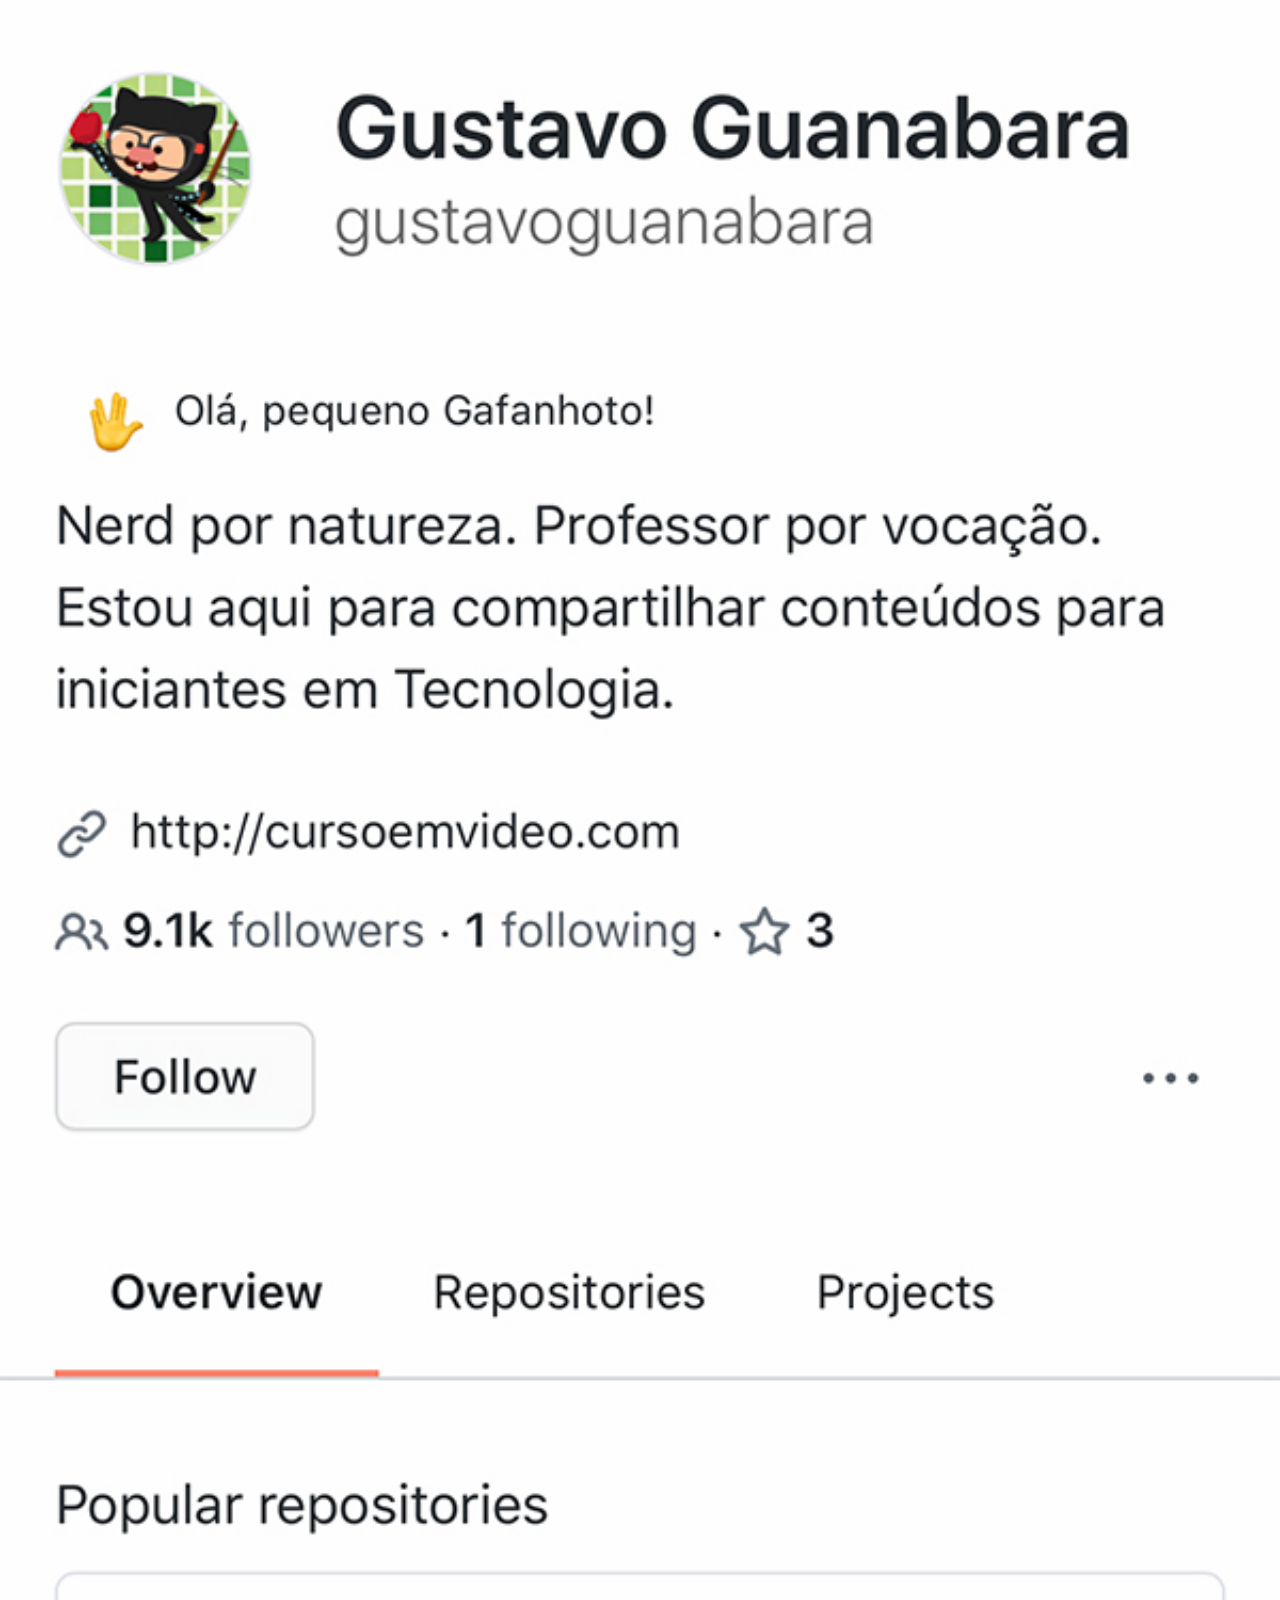
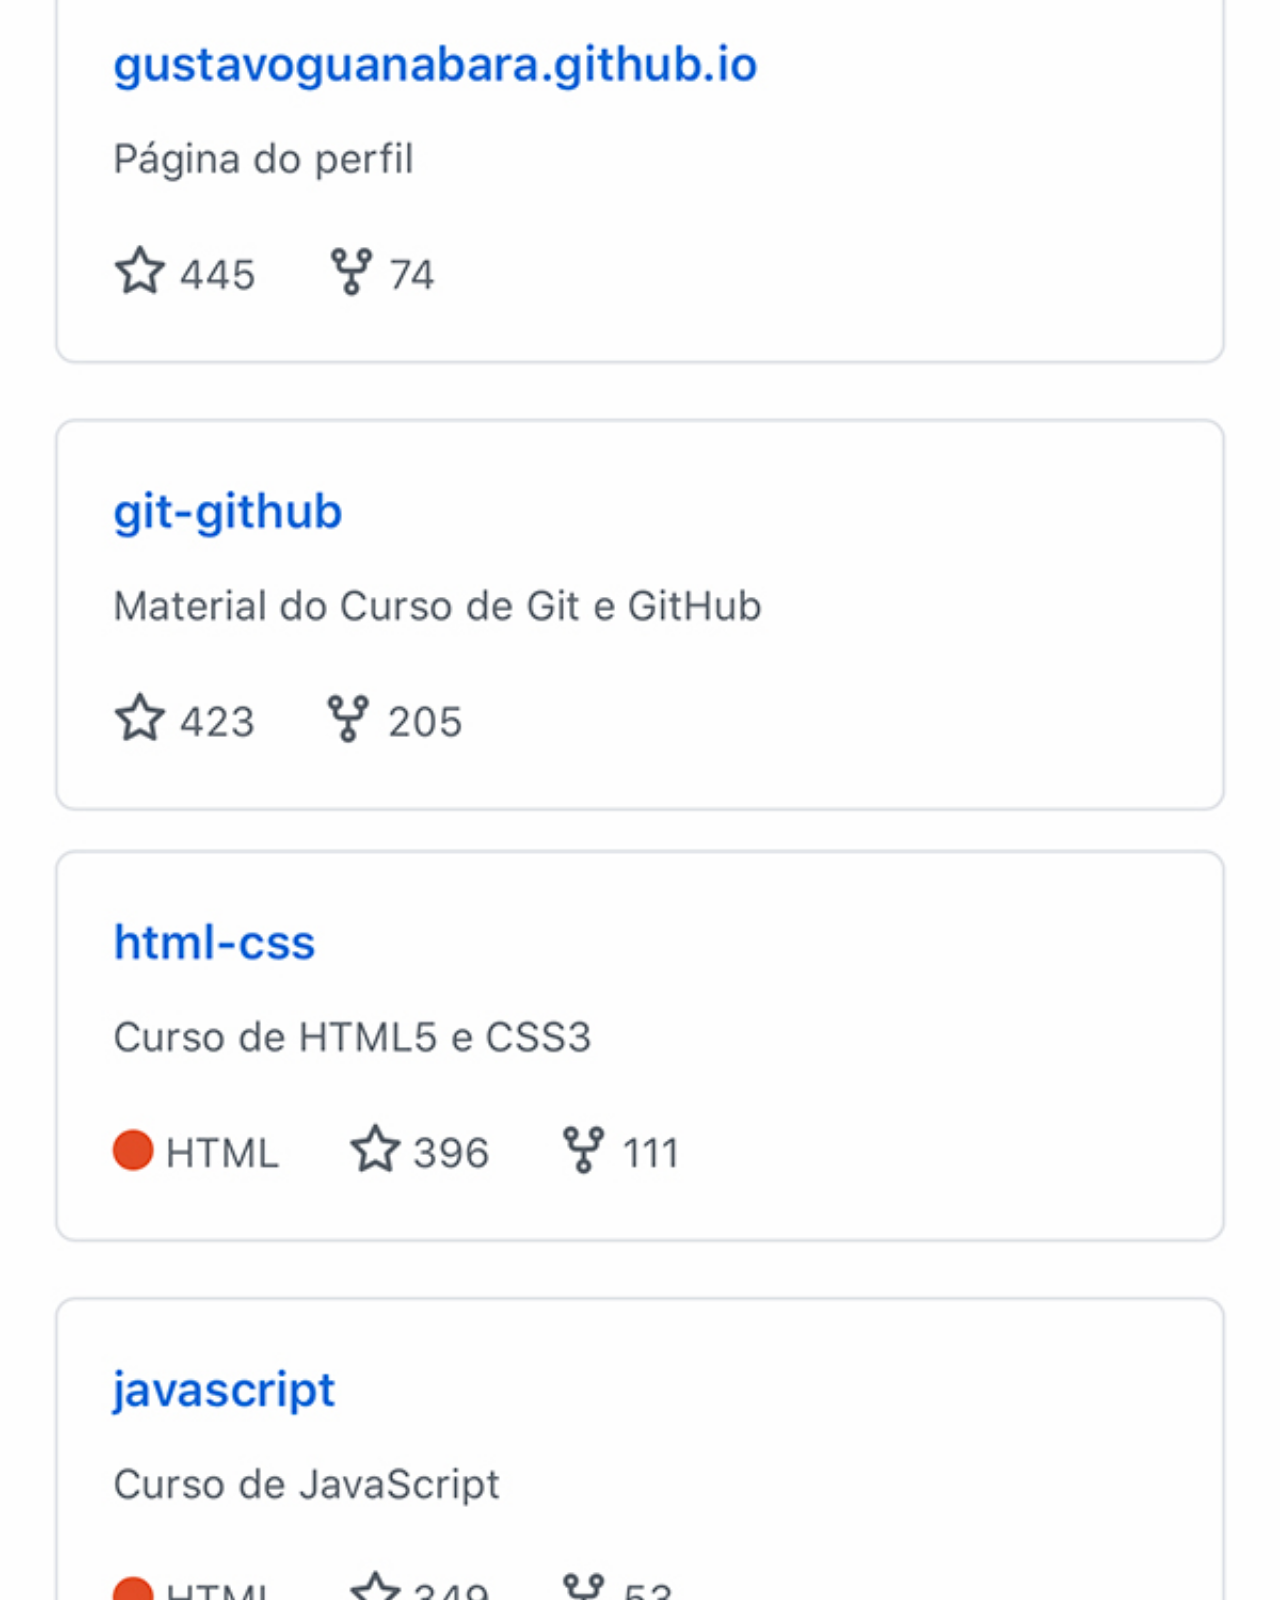
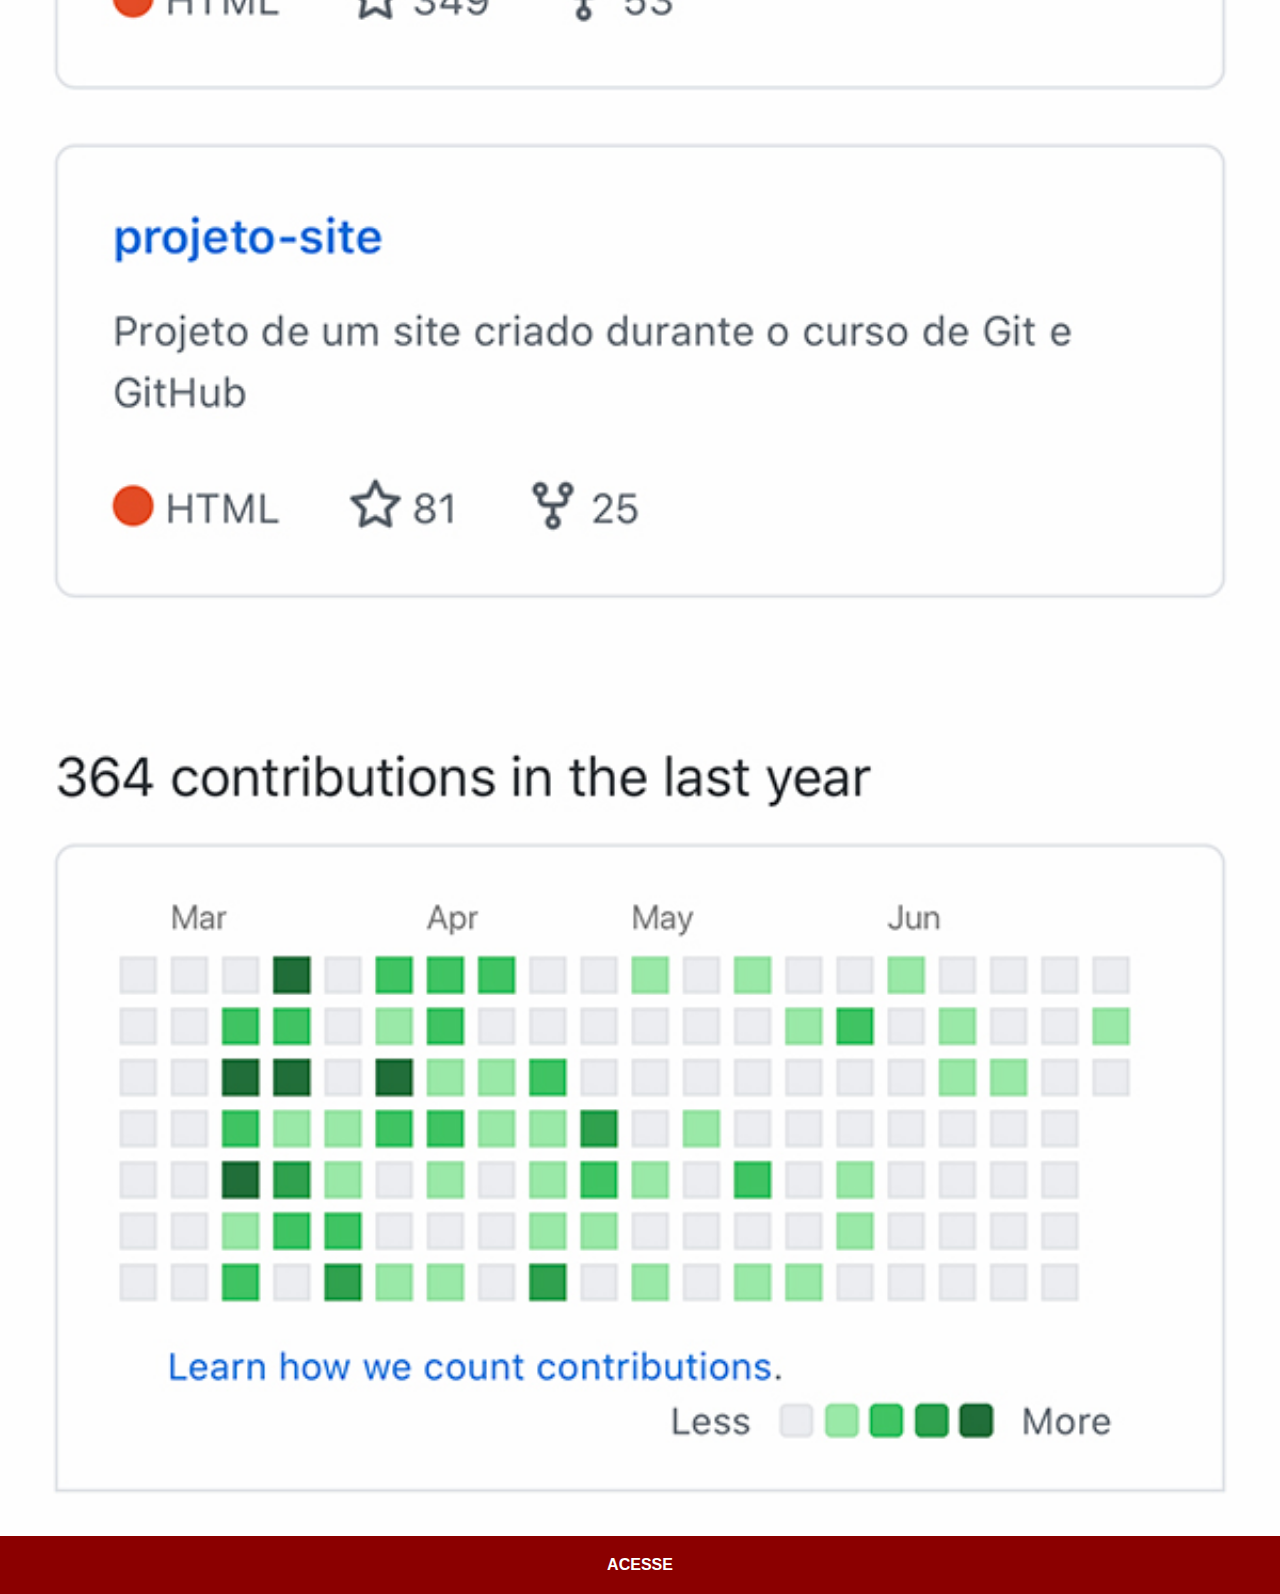
==== github.html @ 91d44017 "a" ====
<!DOCTYPE html>
<html lang="pt-br">
<head>
    <meta charset="UTF-8">
    <meta http-equiv="X-UA-Compatible" content="IE=edge">
    <meta name="viewport" content="width=device-width, initial-scale=1.0">
    <title>Github</title>
    <link rel="stylesheet" href="estilos/social.css">
</head>
<body>
    <img src="imagens/tela-github.jpg" alt="Github">
    <a href="https://github.com/gilmarfariasjr?tab=repositories" target="_blank"> ACESSE</a>
</body>
</html>
---- estilos/social.css ----
@charset "UTF-8";

*{
    margin: 0px;
    padding: 0px;
    font-family: Arial, Helvetica, sans-serif;
}

::-webkit-scrollbar{
    width: 0px;
    height: 0px;
}

img{
    width: 100%;
}

a{
    display: block;
    background-color: darkred;
    color: white;
    padding: 20px;
    text-align: center;
    font-weight: bolder;
    text-decoration: none;
}

a:hover{
    background-color: red;
}
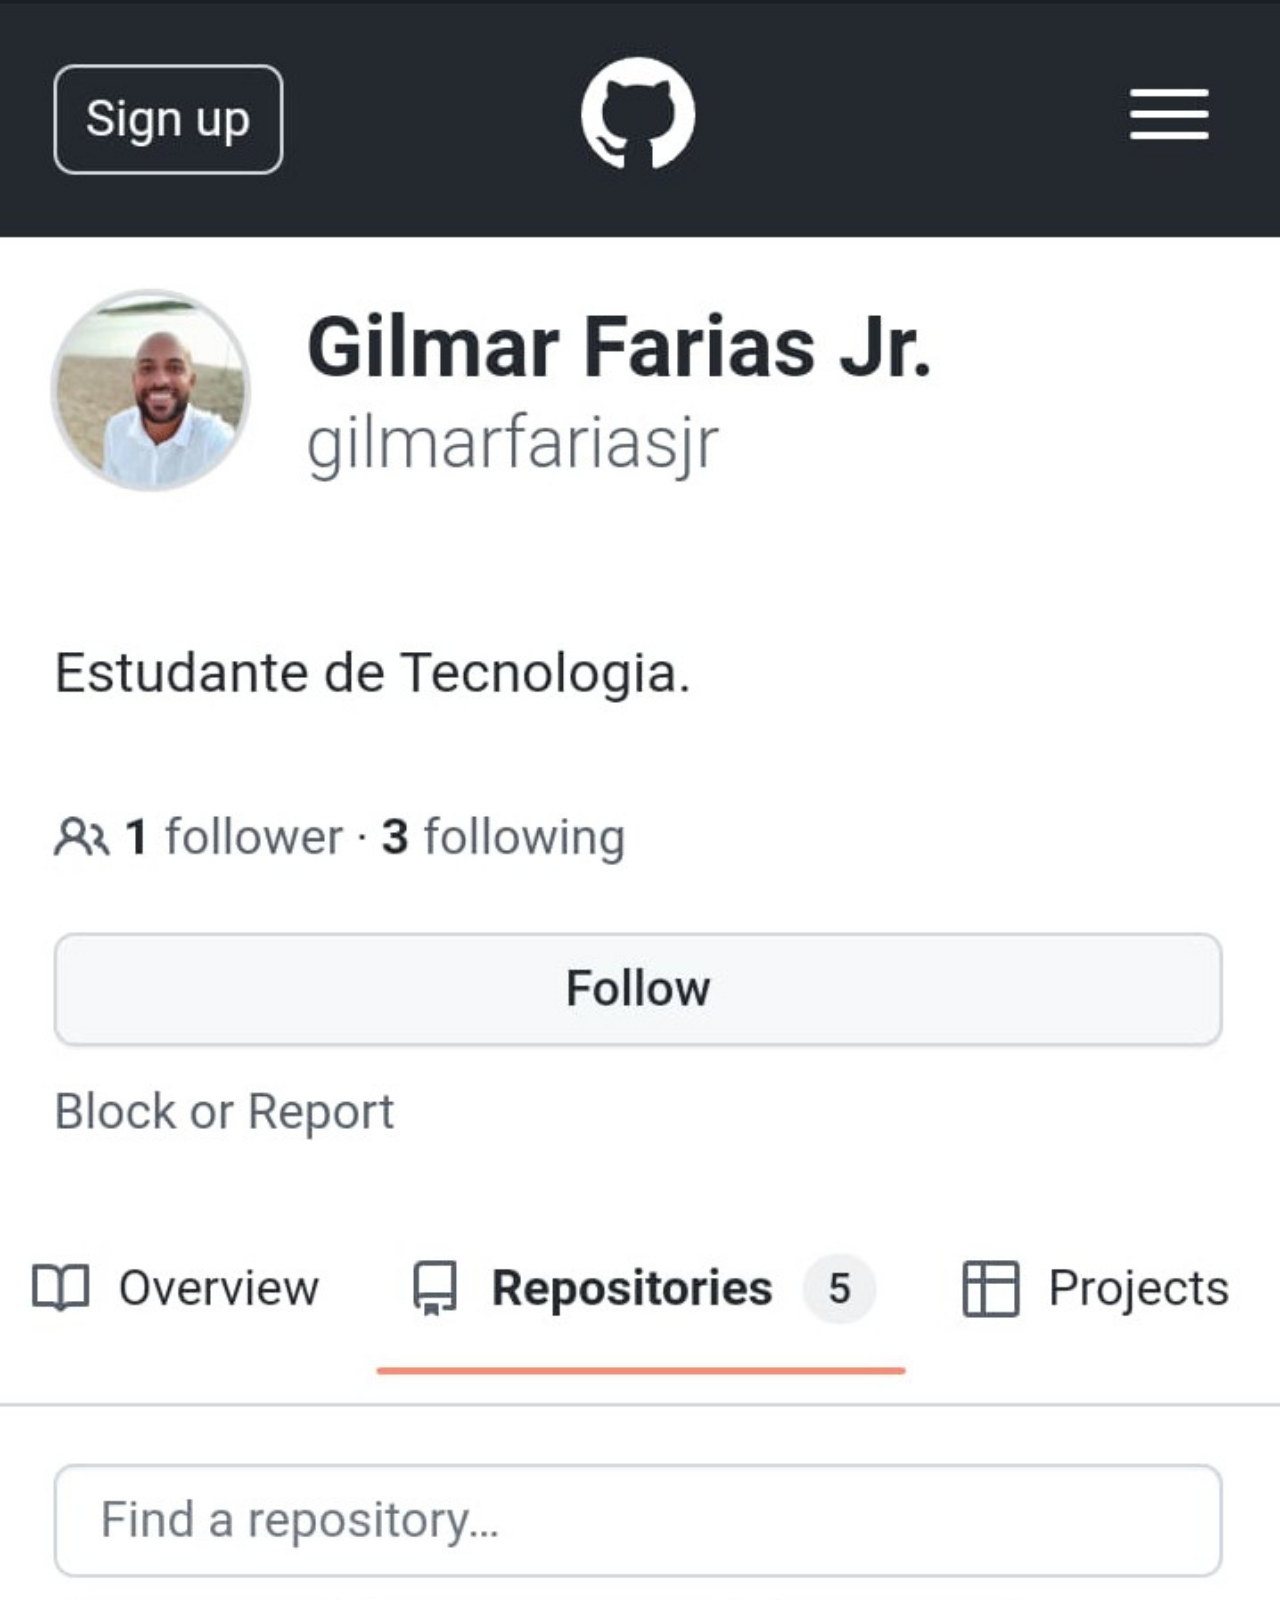
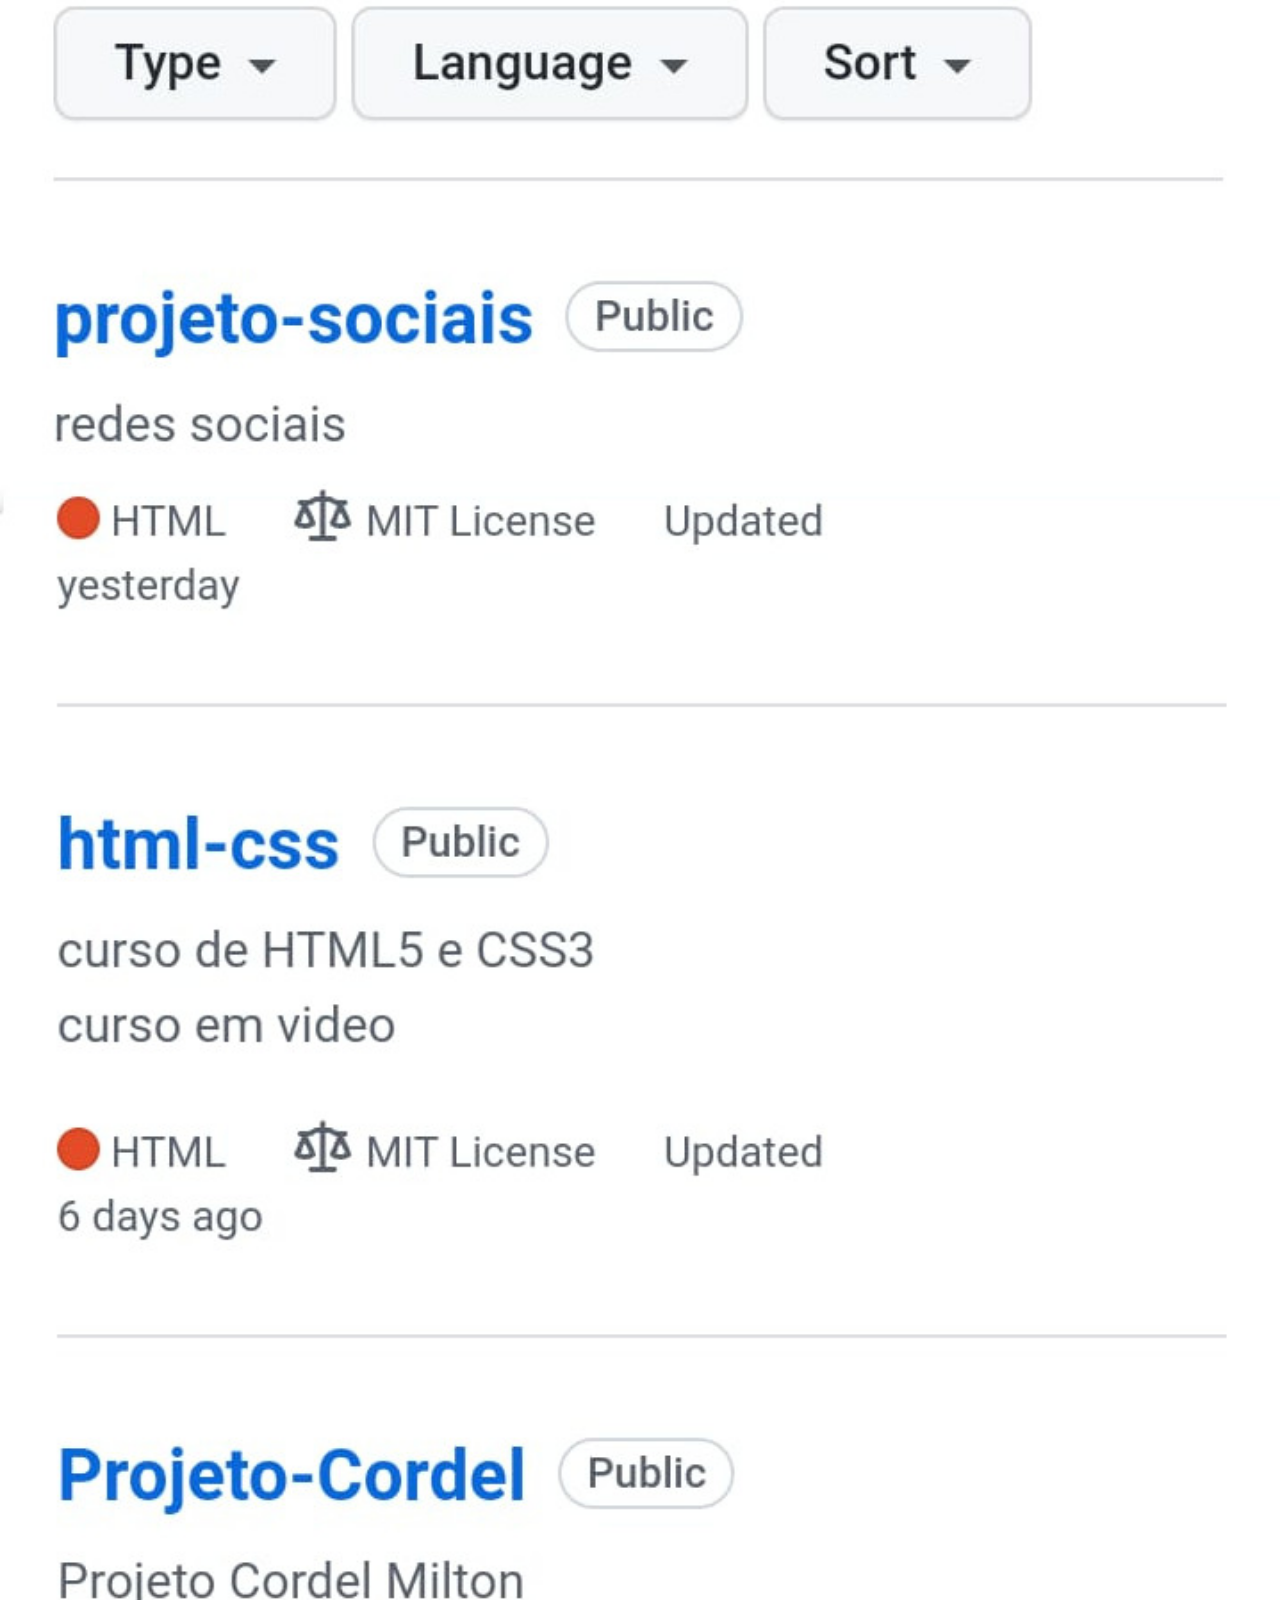
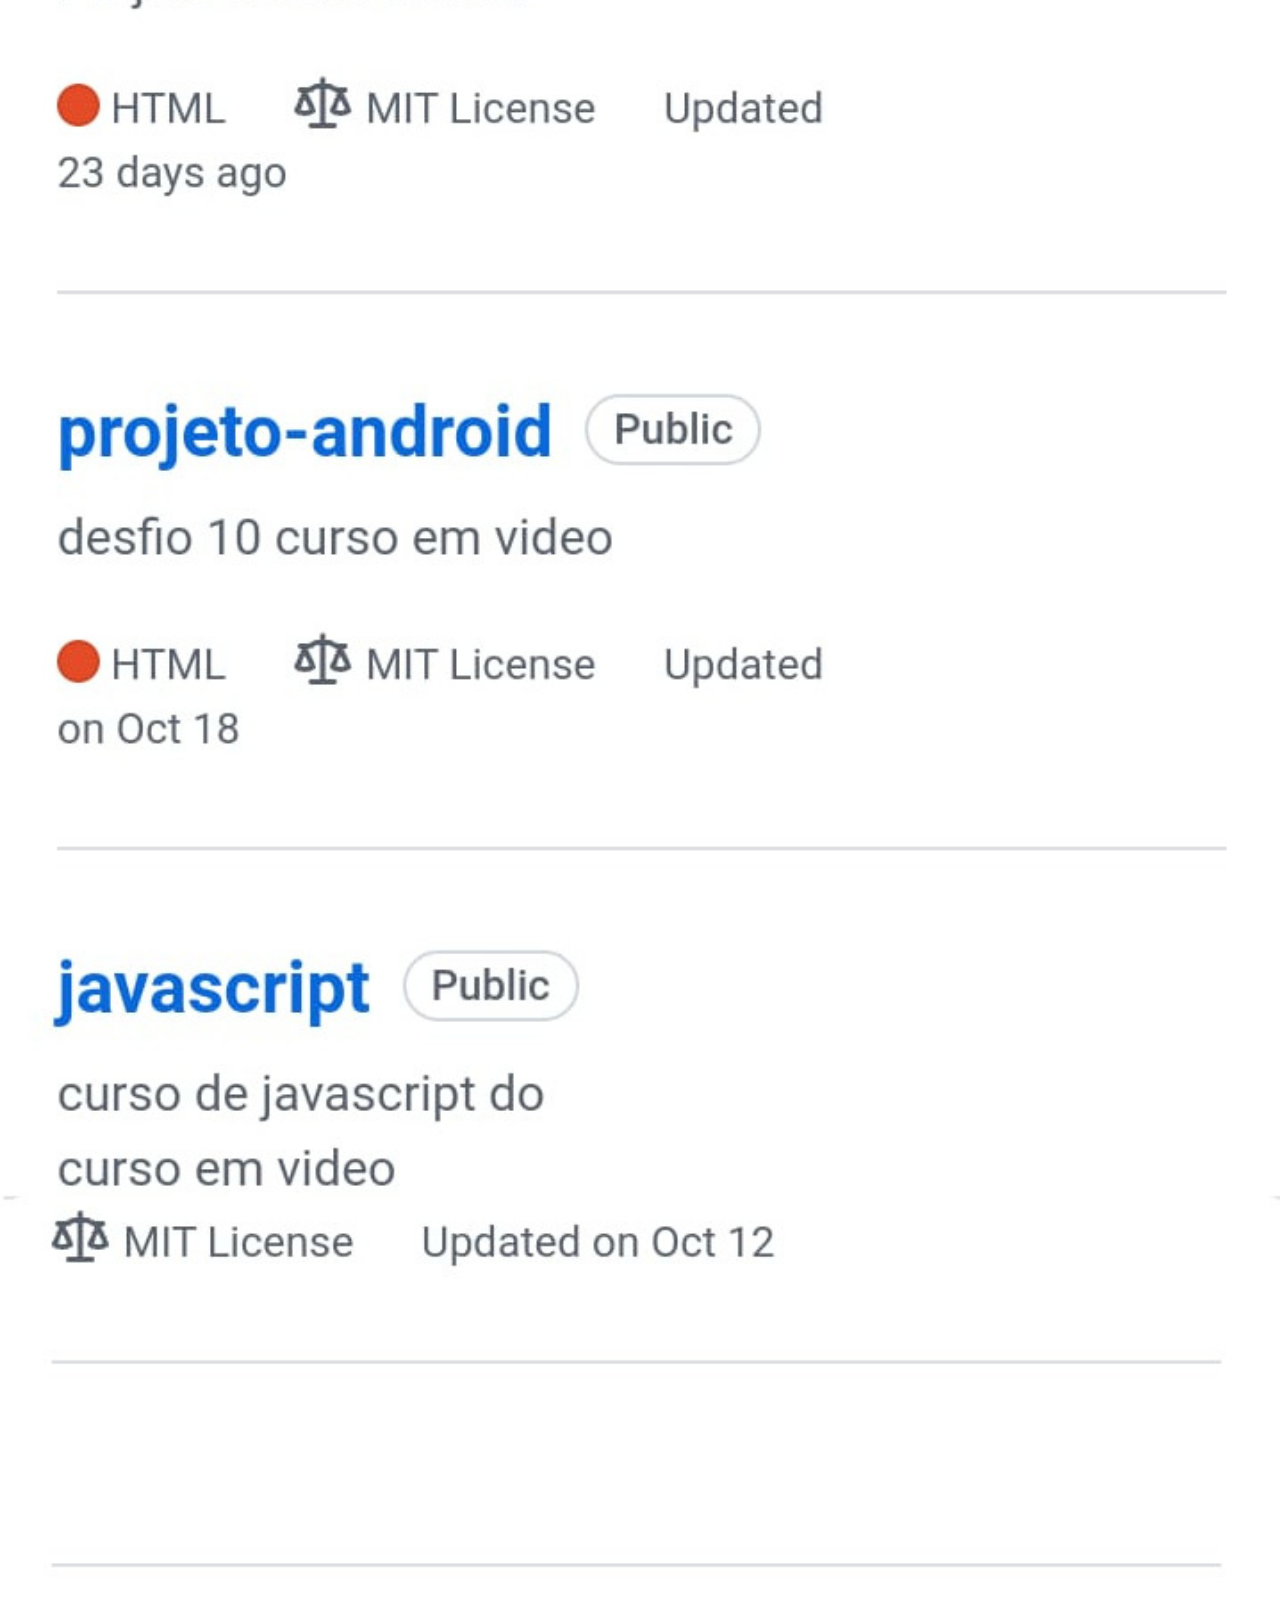
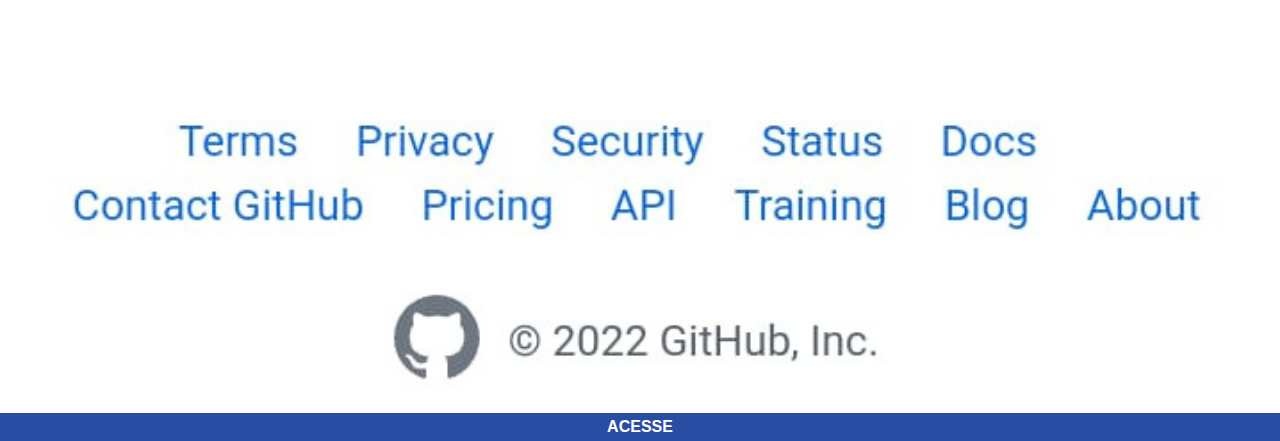
==== commit 4c74f1b4: "atualização" ====
--- a/github.html
+++ b/github.html
@@ -8,7 +8,7 @@
     <link rel="stylesheet" href="estilos/social.css">
 </head>
 <body>
-    <img src="imagens/tela-github.jpg" alt="Github">
+    <img src="imagens/github.jpeg" alt="Github">
     <a href="https://github.com/gilmarfariasjr?tab=repositories" target="_blank"> ACESSE</a>
 </body>
 </html>--- a/estilos/social.css
+++ b/estilos/social.css
@@ -17,9 +17,9 @@
 
 a{
     display: block;
-    background-color: darkred;
+    background-color: rgb(42, 77, 164);
     color: white;
-    padding: 20px;
+    padding: 5px;
     text-align: center;
     font-weight: bolder;
     text-decoration: none;
